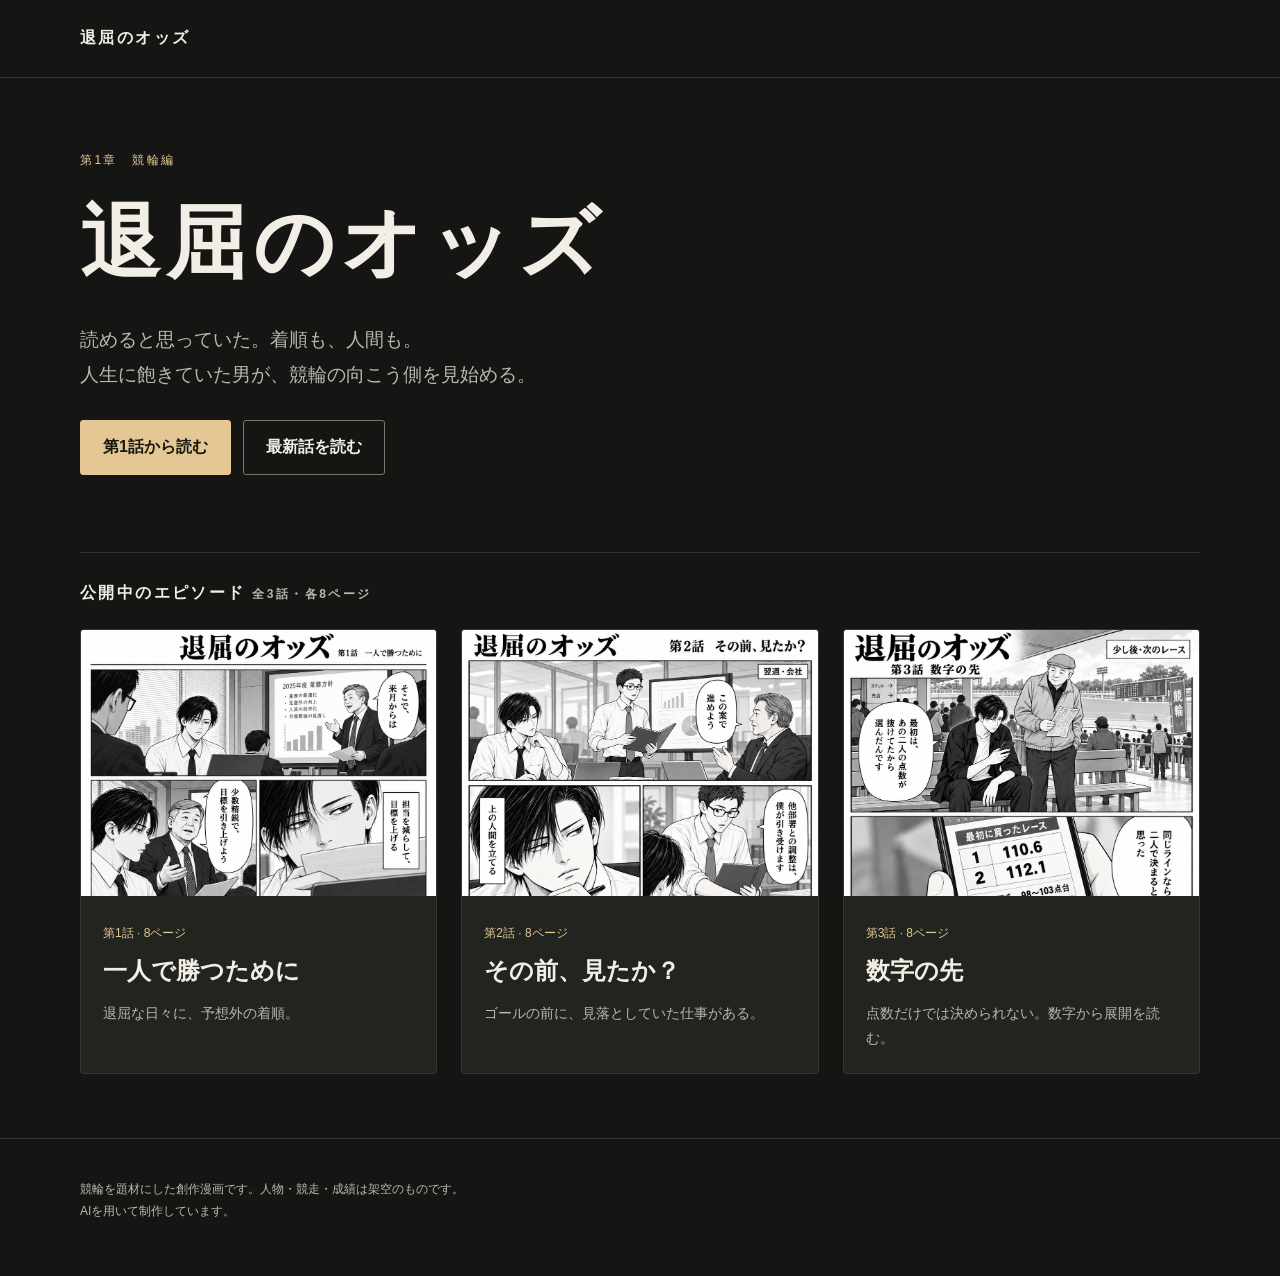
==== index.html @ 8da5b0f0 "Publish first three chapters of Taikutsu no Odds" ====
<!doctype html>
<html lang="ja"><head><meta charset="utf-8"><meta name="viewport" content="width=device-width,initial-scale=1"><meta name="description" content="人生に飽きていた男が、競輪の着順の向こうに人間と展開を見つける。全3話公開中。"><meta name="theme-color" content="#151614"><title>退屈のオッズ｜競輪漫画</title><link rel="stylesheet" href="styles.css"></head>
<body><a class="skip" href="#episodes">話を選ぶ</a><header class="site-head"><div class="wrap"><a class="brand" href="index.html">退屈のオッズ</a></div></header><main class="wrap"><section class="hero"><p class="eyebrow">第1章　競輪編</p><h1>退屈のオッズ</h1><p class="intro">読めると思っていた。着順も、人間も。<br>人生に飽きていた男が、競輪の向こう側を見始める。</p><div class="buttons"><a class="button primary" href="episodes/01/index.html">第1話から読む</a><a class="button" href="episodes/03/index.html">最新話を読む</a></div></section><section id="episodes"><h2 class="section-title">公開中のエピソード <span class="page-count">全3話・各8ページ</span></h2><div class="episodes"><a class="episode-card" href="episodes/01/index.html"><div class="cover"><img src="episodes/01/page-01.png" alt="第1話の扉ページ" width="1024" height="1536" loading="lazy"></div><div class="card-text"><small>第1話 · 8ページ</small><h3>一人で勝つために</h3><p>退屈な日々に、予想外の着順。</p></div></a>
<a class="episode-card" href="episodes/02/index.html"><div class="cover"><img src="episodes/02/page-01.png" alt="第2話の扉ページ" width="1024" height="1536" loading="lazy"></div><div class="card-text"><small>第2話 · 8ページ</small><h3>その前、見たか？</h3><p>ゴールの前に、見落としていた仕事がある。</p></div></a>
<a class="episode-card" href="episodes/03/index.html"><div class="cover"><img src="episodes/03/page-01.png" alt="第3話の扉ページ" width="1024" height="1536" loading="lazy"></div><div class="card-text"><small>第3話 · 8ページ</small><h3>数字の先</h3><p>点数だけでは決められない。数字から展開を読む。</p></div></a></div></section></main><footer class="site-foot"><div class="wrap"><p>競輪を題材にした創作漫画です。人物・競走・成績は架空のものです。<br>AIを用いて制作しています。</p></div></footer></body></html>
---- styles.css ----
:root{color-scheme:dark;--bg:#151614;--panel:#222420;--ink:#f2eee5;--muted:#b8b8ab;--accent:#e4c794}*{box-sizing:border-box}html{scroll-padding-top:82px}body{margin:0;background:var(--bg);color:var(--ink);font-family:"Yu Gothic","Hiragino Kaku Gothic ProN",Meiryo,sans-serif;line-height:1.8}a{color:inherit;text-underline-offset:5px}a:focus-visible{outline:3px solid var(--accent);outline-offset:5px}a:hover{color:var(--accent)}.skip{position:absolute;top:-100px;left:16px;background:var(--ink);color:#111;padding:8px;z-index:10}.skip:focus{top:10px}.wrap{width:min(1120px,calc(100% - 40px));margin:auto}.brand{display:inline-block;text-decoration:none;font-weight:700;letter-spacing:.15em}.site-head{padding:24px 0;border-bottom:1px solid #ffffff20}.eyebrow{font-size:12px;letter-spacing:.2em;color:var(--accent);margin:0 0 16px}.hero{padding:72px 0 64px;max-width:820px}h1,h2,h3{font-family:"Yu Mincho","Hiragino Mincho ProN",serif;line-height:1.4}h1{font-size:clamp(40px,8vw,80px);letter-spacing:.08em;margin:0 0 24px}.intro{color:var(--muted);font-size:clamp(16px,2vw,19px);margin-bottom:28px}.buttons{display:flex;gap:12px;flex-wrap:wrap}.button{display:inline-block;text-decoration:none;padding:12px 22px;border:1px solid #77786c;border-radius:3px;font-weight:700}.button.primary{background:var(--accent);color:#171810;border-color:var(--accent)}.button:hover{background:#383a32;color:var(--ink)}.section-title{font:700 16px/1.5 "Yu Gothic",sans-serif;letter-spacing:.15em;border-top:1px solid #ffffff20;padding-top:28px;margin-bottom:24px}.episodes{display:grid;grid-template-columns:repeat(3,minmax(0,1fr));gap:24px;padding-bottom:64px}.episode-card{text-decoration:none;display:block;background:var(--panel);border:1px solid #ffffff15;border-radius:4px;overflow:hidden;transition:border-color .15s}.episode-card:hover{border-color:var(--accent)}.cover{aspect-ratio:4/3;overflow:hidden;background:#fff}.cover img{width:100%;height:100%;object-fit:cover;object-position:top;display:block}.card-text{padding:22px}.card-text small{color:var(--accent);font-size:12px}.card-text h3{font-size:24px;margin:8px 0 12px}.card-text p{font-size:14px;color:var(--muted);margin:0}.site-foot{border-top:1px solid #ffffff20;padding:28px 0 42px;color:var(--muted);font-size:12px}.reader-head{max-width:850px;margin:auto;padding:36px 20px 24px}.reader-head h1{font-size:clamp(28px,5vw,44px);letter-spacing:.02em;margin:0 0 14px}.reader-head p{font-size:13px;color:var(--muted);margin:0}.reader-nav{position:sticky;top:0;z-index:5;background:#151614f2;backdrop-filter:blur(10px);border-block:1px solid #ffffff25;display:flex;justify-content:center;gap:6px;flex-wrap:wrap;padding:10px}.reader-nav a{text-decoration:none;padding:5px 11px;border-radius:3px;background:#2b2d27;font-size:13px;min-height:34px;text-align:center}.reader-nav a:hover{background:#45493a}.reader{max-width:850px;margin:auto;padding:20px 10px}.reader figure{margin:0 0 32px;scroll-margin-top:90px}.reader img{width:100%;height:auto;display:block;background:white}.reader figcaption{text-align:center;color:var(--muted);font-size:12px;padding-top:8px}.episode-end{max-width:850px;margin:0 auto;padding:12px 20px 48px}.episode-end .buttons{justify-content:center}.reader-foot{text-align:center;max-width:850px;margin:auto;padding-inline:20px}.page-count{font-size:12px;color:var(--muted)}@media(max-width:700px){.hero{padding:44px 0}.episodes{grid-template-columns:1fr;gap:20px}.episode-card{display:grid;grid-template-columns:34% 1fr}.cover{height:100%;aspect-ratio:auto;min-height:165px}.card-text{padding:20px 16px}.card-text h3{font-size:22px}.reader{padding-inline:0}.reader-nav{gap:4px;padding:8px 4px}.reader-nav a{padding:6px 9px}.reader figure{margin-bottom:24px}.wrap{width:calc(100% - 32px)}}@media(prefers-reduced-motion:reduce){*{transition:none!important}}@media print{body{background:white}.site-head,.reader-head,.reader-nav,.episode-end,.site-foot,.reader figcaption{display:none}.reader{padding:0;max-width:none}.reader figure{margin:0;break-after:page}.reader img{max-height:100vh;object-fit:contain}}
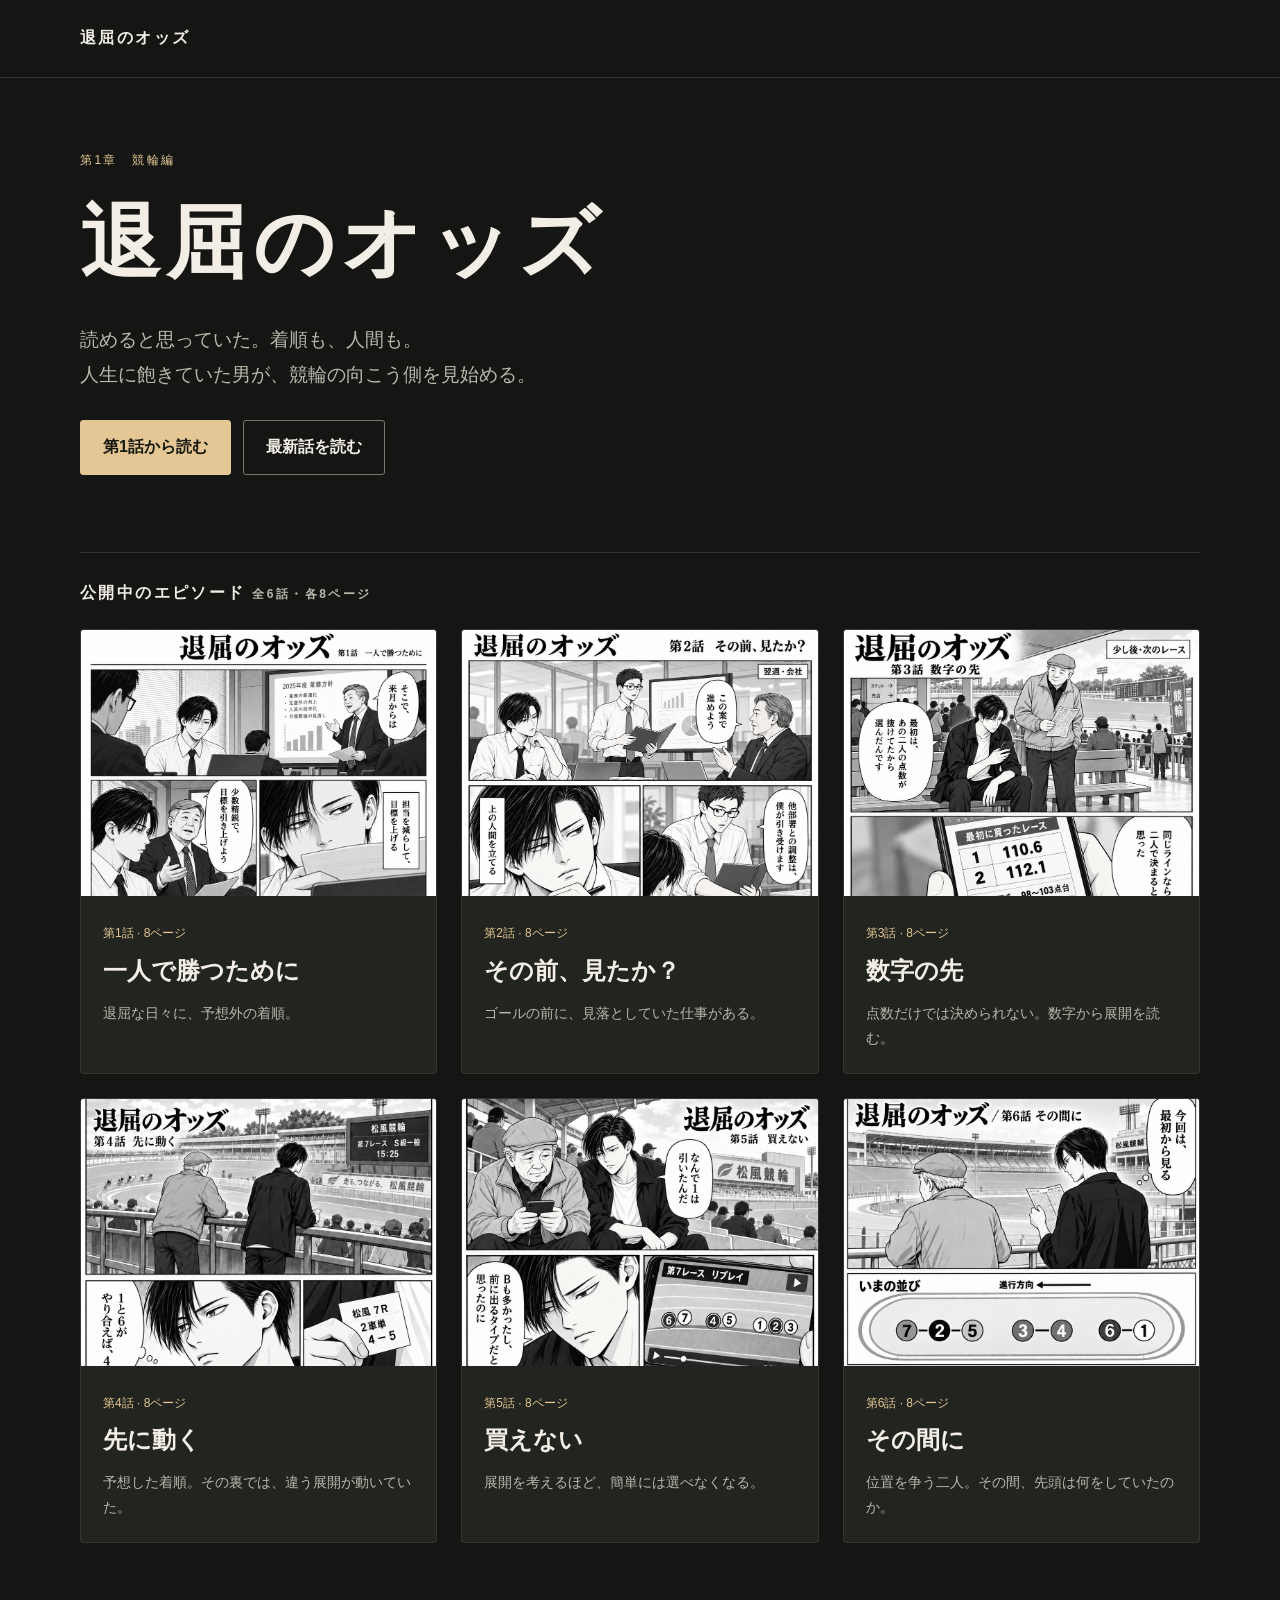
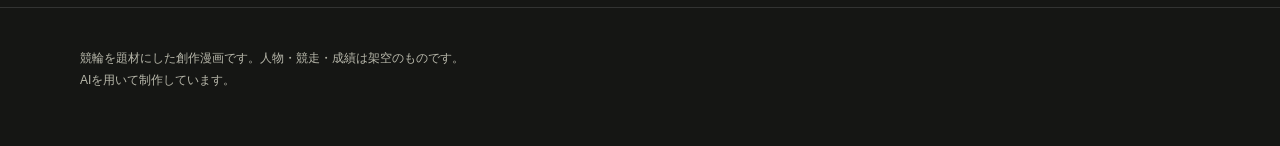
==== commit 5541f82d: "Publish chapters 4 through 6 with revised race panels" ====
--- a/index.html
+++ b/index.html
@@ -1,5 +1,8 @@
 <!doctype html>
-<html lang="ja"><head><meta charset="utf-8"><meta name="viewport" content="width=device-width,initial-scale=1"><meta name="description" content="人生に飽きていた男が、競輪の着順の向こうに人間と展開を見つける。全3話公開中。"><meta name="theme-color" content="#151614"><title>退屈のオッズ｜競輪漫画</title><link rel="stylesheet" href="styles.css"></head>
-<body><a class="skip" href="#episodes">話を選ぶ</a><header class="site-head"><div class="wrap"><a class="brand" href="index.html">退屈のオッズ</a></div></header><main class="wrap"><section class="hero"><p class="eyebrow">第1章　競輪編</p><h1>退屈のオッズ</h1><p class="intro">読めると思っていた。着順も、人間も。<br>人生に飽きていた男が、競輪の向こう側を見始める。</p><div class="buttons"><a class="button primary" href="episodes/01/index.html">第1話から読む</a><a class="button" href="episodes/03/index.html">最新話を読む</a></div></section><section id="episodes"><h2 class="section-title">公開中のエピソード <span class="page-count">全3話・各8ページ</span></h2><div class="episodes"><a class="episode-card" href="episodes/01/index.html"><div class="cover"><img src="episodes/01/page-01.png" alt="第1話の扉ページ" width="1024" height="1536" loading="lazy"></div><div class="card-text"><small>第1話 · 8ページ</small><h3>一人で勝つために</h3><p>退屈な日々に、予想外の着順。</p></div></a>
+<html lang="ja"><head><meta charset="utf-8"><meta name="viewport" content="width=device-width,initial-scale=1"><meta name="description" content="人生に飽きていた男が、競輪の着順の向こうに人間と展開を見つける。全6話公開中。"><meta name="theme-color" content="#151614"><title>退屈のオッズ｜競輪漫画</title><link rel="stylesheet" href="styles.css"></head>
+<body><a class="skip" href="#episodes">話を選ぶ</a><header class="site-head"><div class="wrap"><a class="brand" href="index.html">退屈のオッズ</a></div></header><main class="wrap"><section class="hero"><p class="eyebrow">第1章　競輪編</p><h1>退屈のオッズ</h1><p class="intro">読めると思っていた。着順も、人間も。<br>人生に飽きていた男が、競輪の向こう側を見始める。</p><div class="buttons"><a class="button primary" href="episodes/01/index.html">第1話から読む</a><a class="button" href="episodes/06/index.html">最新話を読む</a></div></section><section id="episodes"><h2 class="section-title">公開中のエピソード <span class="page-count">全6話・各8ページ</span></h2><div class="episodes"><a class="episode-card" href="episodes/01/index.html"><div class="cover"><img src="episodes/01/page-01.png" alt="第1話の扉ページ" width="1024" height="1536" loading="lazy"></div><div class="card-text"><small>第1話 · 8ページ</small><h3>一人で勝つために</h3><p>退屈な日々に、予想外の着順。</p></div></a>
 <a class="episode-card" href="episodes/02/index.html"><div class="cover"><img src="episodes/02/page-01.png" alt="第2話の扉ページ" width="1024" height="1536" loading="lazy"></div><div class="card-text"><small>第2話 · 8ページ</small><h3>その前、見たか？</h3><p>ゴールの前に、見落としていた仕事がある。</p></div></a>
-<a class="episode-card" href="episodes/03/index.html"><div class="cover"><img src="episodes/03/page-01.png" alt="第3話の扉ページ" width="1024" height="1536" loading="lazy"></div><div class="card-text"><small>第3話 · 8ページ</small><h3>数字の先</h3><p>点数だけでは決められない。数字から展開を読む。</p></div></a></div></section></main><footer class="site-foot"><div class="wrap"><p>競輪を題材にした創作漫画です。人物・競走・成績は架空のものです。<br>AIを用いて制作しています。</p></div></footer></body></html>
+<a class="episode-card" href="episodes/03/index.html"><div class="cover"><img src="episodes/03/page-01.png" alt="第3話の扉ページ" width="1024" height="1536" loading="lazy"></div><div class="card-text"><small>第3話 · 8ページ</small><h3>数字の先</h3><p>点数だけでは決められない。数字から展開を読む。</p></div></a><a class="episode-card" href="episodes/04/index.html"><div class="cover"><img src="episodes/04/page-01.png" alt="第4話の扉ページ" width="1024" height="1536" loading="lazy"></div><div class="card-text"><small>第4話 · 8ページ</small><h3>先に動く</h3><p>予想した着順。その裏では、違う展開が動いていた。</p></div></a>
+<a class="episode-card" href="episodes/05/index.html"><div class="cover"><img src="episodes/05/page-01.png" alt="第5話の扉ページ" width="1024" height="1536" loading="lazy"></div><div class="card-text"><small>第5話 · 8ページ</small><h3>買えない</h3><p>展開を考えるほど、簡単には選べなくなる。</p></div></a>
+<a class="episode-card" href="episodes/06/index.html"><div class="cover"><img src="episodes/06/page-01.png" alt="第6話の扉ページ" width="1024" height="1536" loading="lazy"></div><div class="card-text"><small>第6話 · 8ページ</small><h3>その間に</h3><p>位置を争う二人。その間、先頭は何をしていたのか。</p></div></a></div></section></main><footer class="site-foot"><div class="wrap"><p>競輪を題材にした創作漫画です。人物・競走・成績は架空のものです。<br>AIを用いて制作しています。</p></div></footer></body></html>
+
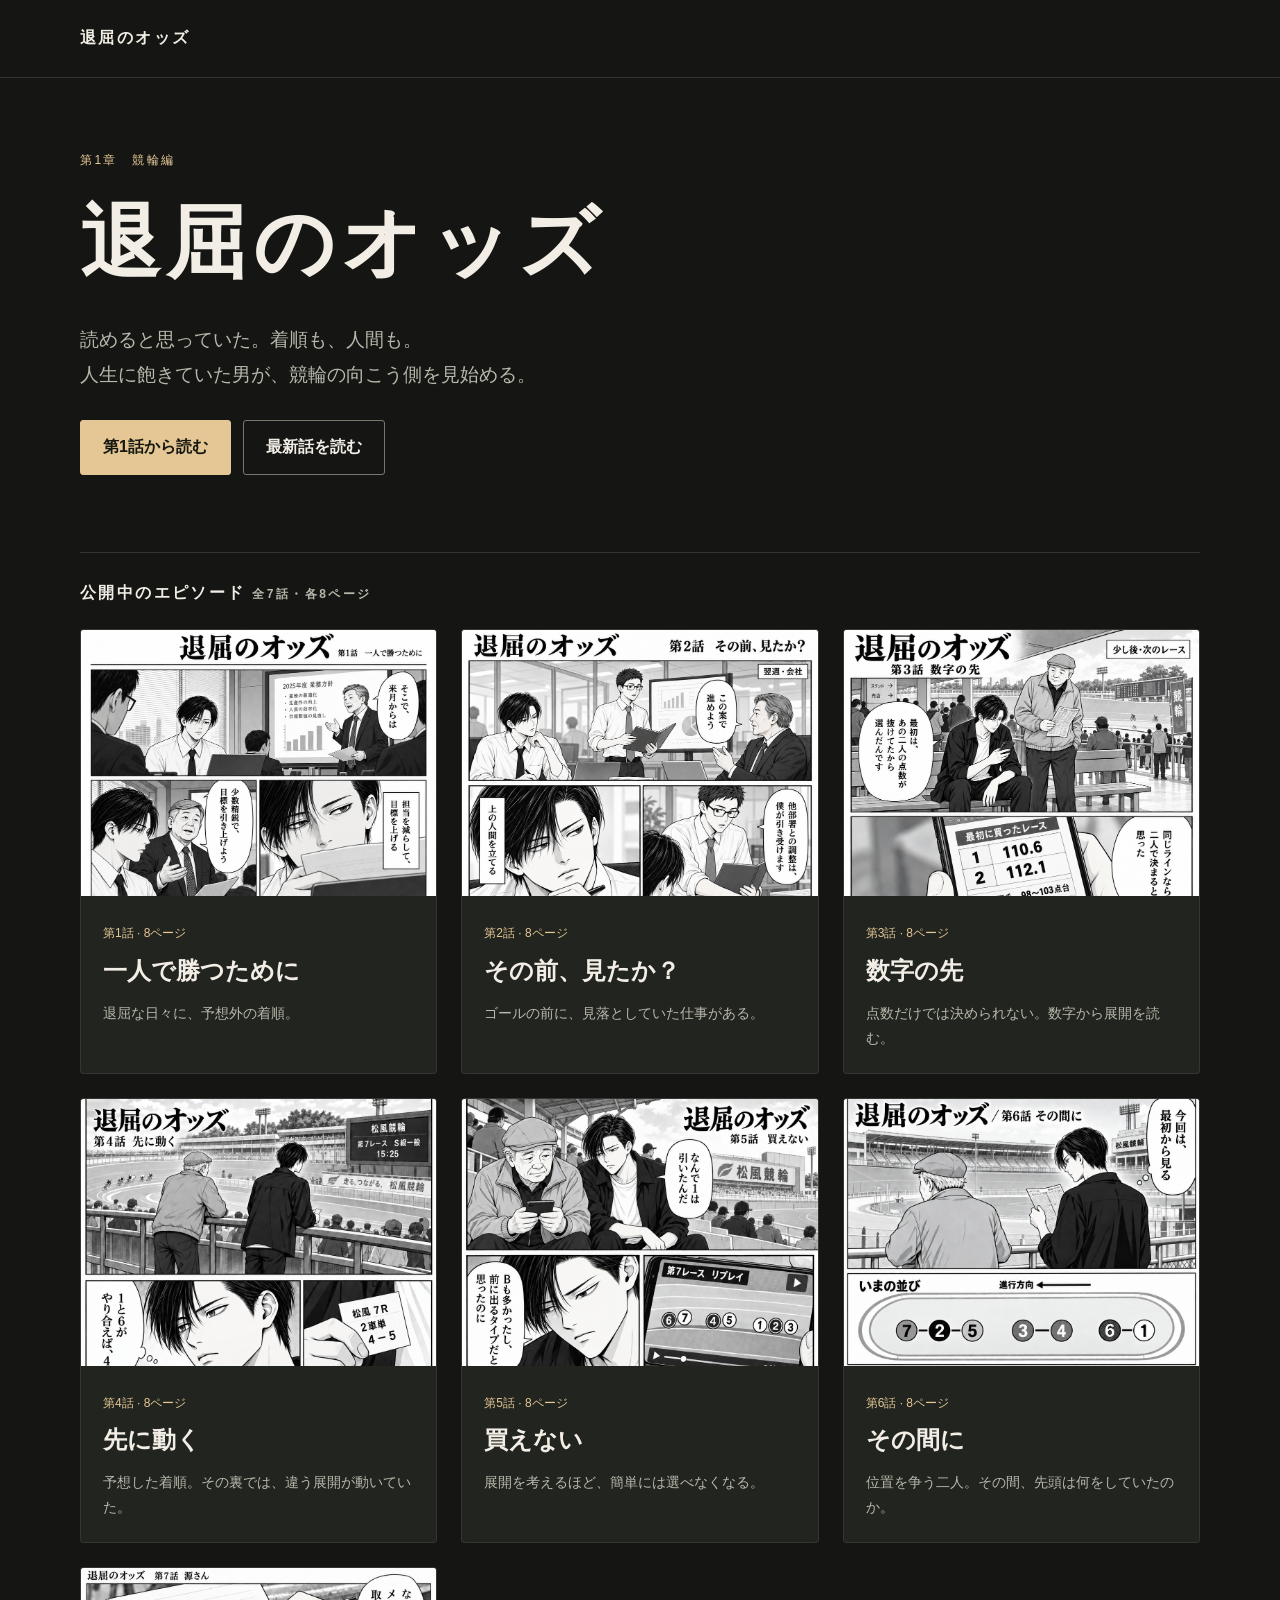
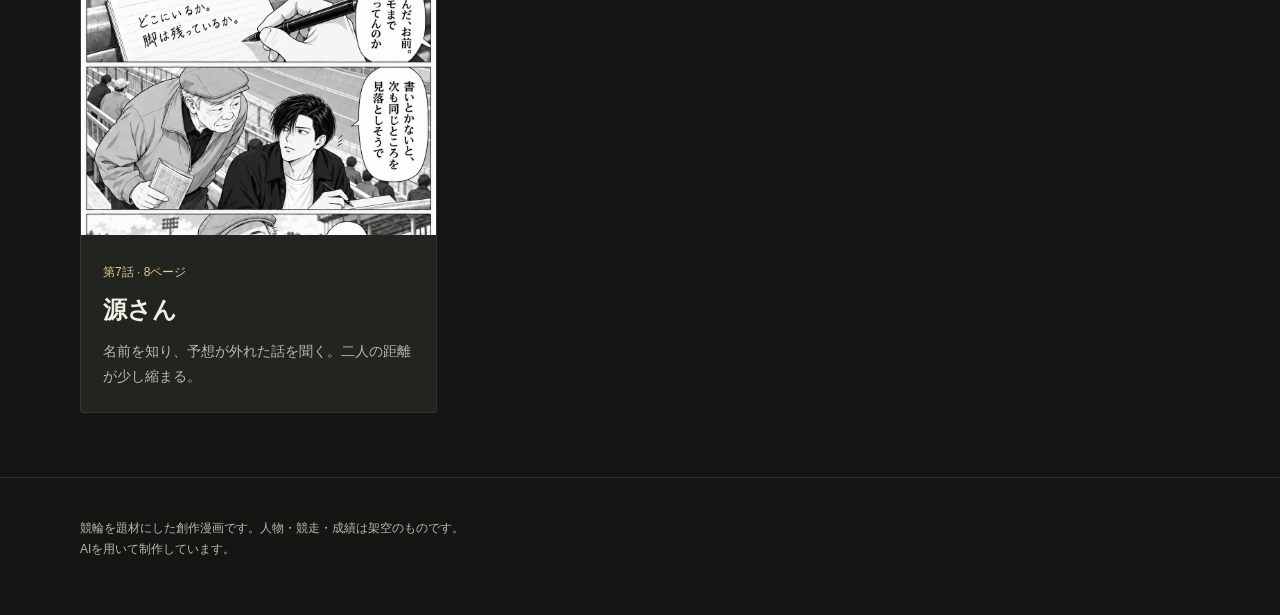
==== commit a36a28b4: "Publish chapter 7 Gen-san" ====
--- a/index.html
+++ b/index.html
@@ -1,8 +1,7 @@
 <!doctype html>
-<html lang="ja"><head><meta charset="utf-8"><meta name="viewport" content="width=device-width,initial-scale=1"><meta name="description" content="人生に飽きていた男が、競輪の着順の向こうに人間と展開を見つける。全6話公開中。"><meta name="theme-color" content="#151614"><title>退屈のオッズ｜競輪漫画</title><link rel="stylesheet" href="styles.css"></head>
-<body><a class="skip" href="#episodes">話を選ぶ</a><header class="site-head"><div class="wrap"><a class="brand" href="index.html">退屈のオッズ</a></div></header><main class="wrap"><section class="hero"><p class="eyebrow">第1章　競輪編</p><h1>退屈のオッズ</h1><p class="intro">読めると思っていた。着順も、人間も。<br>人生に飽きていた男が、競輪の向こう側を見始める。</p><div class="buttons"><a class="button primary" href="episodes/01/index.html">第1話から読む</a><a class="button" href="episodes/06/index.html">最新話を読む</a></div></section><section id="episodes"><h2 class="section-title">公開中のエピソード <span class="page-count">全6話・各8ページ</span></h2><div class="episodes"><a class="episode-card" href="episodes/01/index.html"><div class="cover"><img src="episodes/01/page-01.png" alt="第1話の扉ページ" width="1024" height="1536" loading="lazy"></div><div class="card-text"><small>第1話 · 8ページ</small><h3>一人で勝つために</h3><p>退屈な日々に、予想外の着順。</p></div></a>
+<html lang="ja"><head><meta charset="utf-8"><meta name="viewport" content="width=device-width,initial-scale=1"><meta name="description" content="人生に飽きていた男が、競輪の着順の向こうに人間と展開を見つける。全7話公開中。"><meta name="theme-color" content="#151614"><title>退屈のオッズ｜競輪漫画</title><link rel="stylesheet" href="styles.css"></head>
+<body><a class="skip" href="#episodes">話を選ぶ</a><header class="site-head"><div class="wrap"><a class="brand" href="index.html">退屈のオッズ</a></div></header><main class="wrap"><section class="hero"><p class="eyebrow">第1章　競輪編</p><h1>退屈のオッズ</h1><p class="intro">読めると思っていた。着順も、人間も。<br>人生に飽きていた男が、競輪の向こう側を見始める。</p><div class="buttons"><a class="button primary" href="episodes/01/index.html">第1話から読む</a><a class="button" href="episodes/07/index.html">最新話を読む</a></div></section><section id="episodes"><h2 class="section-title">公開中のエピソード <span class="page-count">全7話・各8ページ</span></h2><div class="episodes"><a class="episode-card" href="episodes/01/index.html"><div class="cover"><img src="episodes/01/page-01.png" alt="第1話の扉ページ" width="1024" height="1536" loading="lazy"></div><div class="card-text"><small>第1話 · 8ページ</small><h3>一人で勝つために</h3><p>退屈な日々に、予想外の着順。</p></div></a>
 <a class="episode-card" href="episodes/02/index.html"><div class="cover"><img src="episodes/02/page-01.png" alt="第2話の扉ページ" width="1024" height="1536" loading="lazy"></div><div class="card-text"><small>第2話 · 8ページ</small><h3>その前、見たか？</h3><p>ゴールの前に、見落としていた仕事がある。</p></div></a>
 <a class="episode-card" href="episodes/03/index.html"><div class="cover"><img src="episodes/03/page-01.png" alt="第3話の扉ページ" width="1024" height="1536" loading="lazy"></div><div class="card-text"><small>第3話 · 8ページ</small><h3>数字の先</h3><p>点数だけでは決められない。数字から展開を読む。</p></div></a><a class="episode-card" href="episodes/04/index.html"><div class="cover"><img src="episodes/04/page-01.png" alt="第4話の扉ページ" width="1024" height="1536" loading="lazy"></div><div class="card-text"><small>第4話 · 8ページ</small><h3>先に動く</h3><p>予想した着順。その裏では、違う展開が動いていた。</p></div></a>
 <a class="episode-card" href="episodes/05/index.html"><div class="cover"><img src="episodes/05/page-01.png" alt="第5話の扉ページ" width="1024" height="1536" loading="lazy"></div><div class="card-text"><small>第5話 · 8ページ</small><h3>買えない</h3><p>展開を考えるほど、簡単には選べなくなる。</p></div></a>
-<a class="episode-card" href="episodes/06/index.html"><div class="cover"><img src="episodes/06/page-01.png" alt="第6話の扉ページ" width="1024" height="1536" loading="lazy"></div><div class="card-text"><small>第6話 · 8ページ</small><h3>その間に</h3><p>位置を争う二人。その間、先頭は何をしていたのか。</p></div></a></div></section></main><footer class="site-foot"><div class="wrap"><p>競輪を題材にした創作漫画です。人物・競走・成績は架空のものです。<br>AIを用いて制作しています。</p></div></footer></body></html>
-
+<a class="episode-card" href="episodes/06/index.html"><div class="cover"><img src="episodes/06/page-01.png" alt="第6話の扉ページ" width="1024" height="1536" loading="lazy"></div><div class="card-text"><small>第6話 · 8ページ</small><h3>その間に</h3><p>位置を争う二人。その間、先頭は何をしていたのか。</p></div></a><a class="episode-card" href="episodes/07/index.html"><div class="cover"><img src="episodes/07/page-01.png" alt="第7話の扉ページ" width="1024" height="1536" loading="lazy"></div><div class="card-text"><small>第7話 · 8ページ</small><h3>源さん</h3><p>名前を知り、予想が外れた話を聞く。二人の距離が少し縮まる。</p></div></a></div></section></main><footer class="site-foot"><div class="wrap"><p>競輪を題材にした創作漫画です。人物・競走・成績は架空のものです。<br>AIを用いて制作しています。</p></div></footer></body></html>
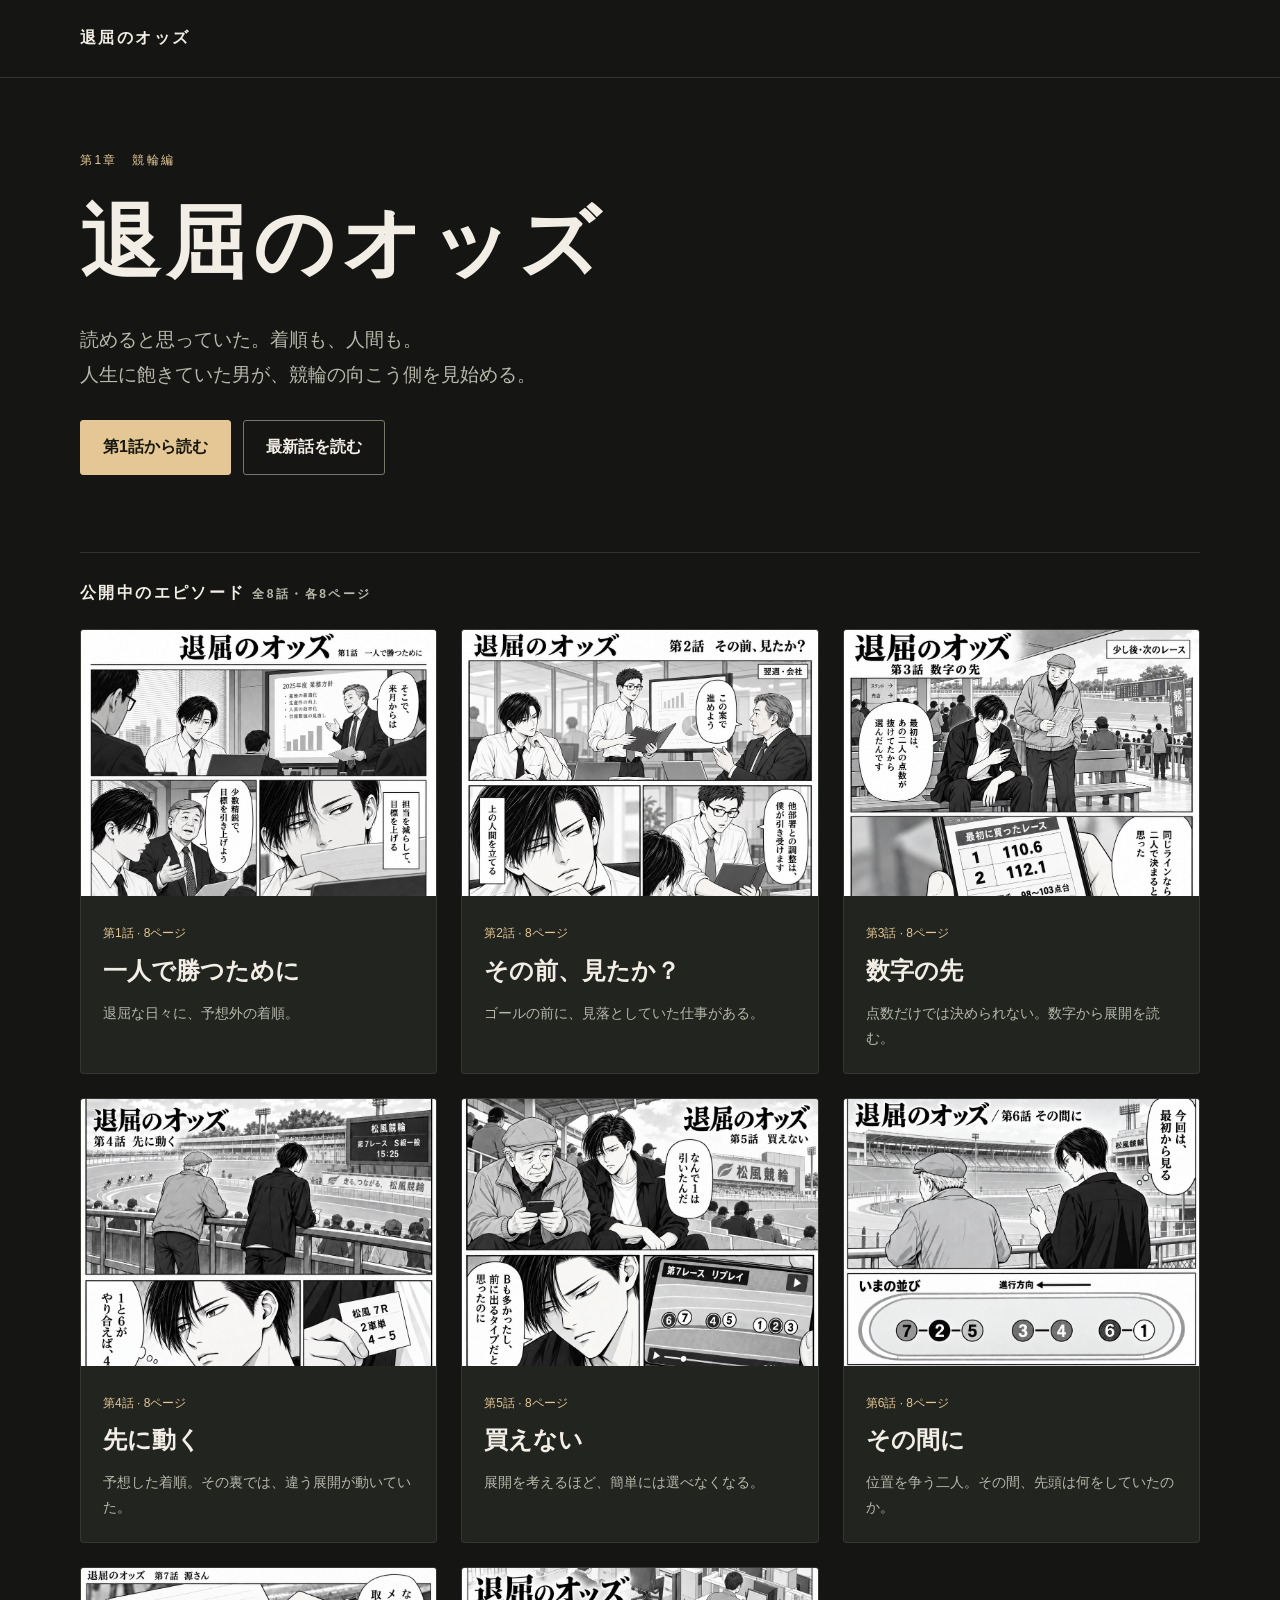
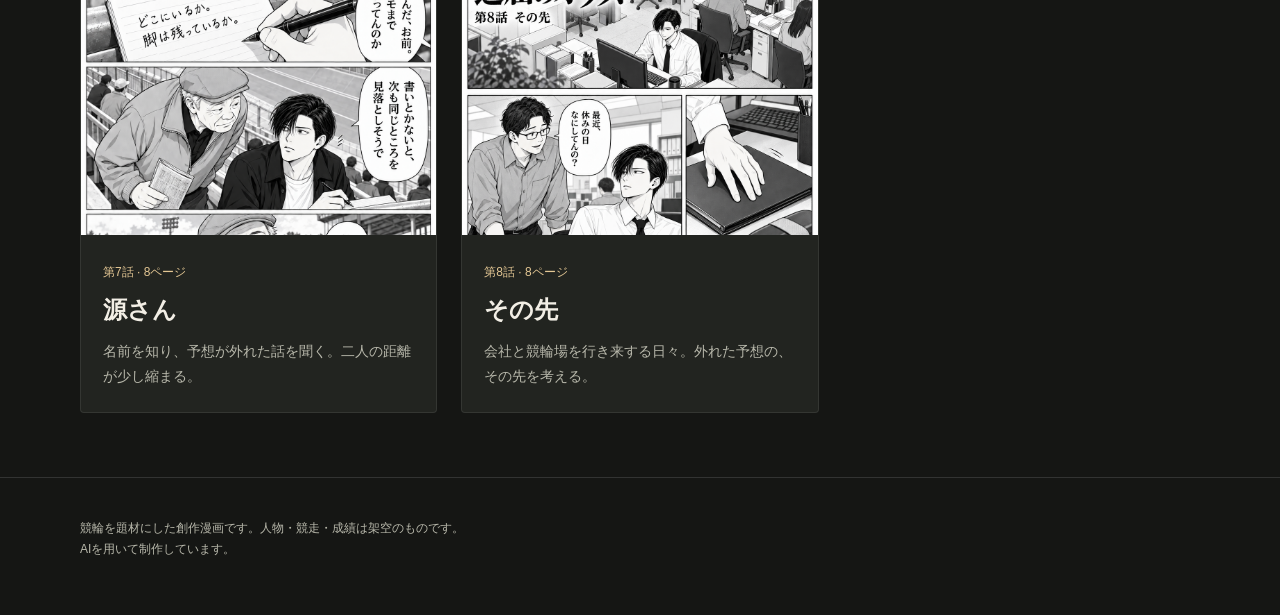
==== commit 9bbe2438: "Publish chapter 8 Sono Saki" ====
--- a/index.html
+++ b/index.html
@@ -1,7 +1,7 @@
 <!doctype html>
-<html lang="ja"><head><meta charset="utf-8"><meta name="viewport" content="width=device-width,initial-scale=1"><meta name="description" content="人生に飽きていた男が、競輪の着順の向こうに人間と展開を見つける。全7話公開中。"><meta name="theme-color" content="#151614"><title>退屈のオッズ｜競輪漫画</title><link rel="stylesheet" href="styles.css"></head>
-<body><a class="skip" href="#episodes">話を選ぶ</a><header class="site-head"><div class="wrap"><a class="brand" href="index.html">退屈のオッズ</a></div></header><main class="wrap"><section class="hero"><p class="eyebrow">第1章　競輪編</p><h1>退屈のオッズ</h1><p class="intro">読めると思っていた。着順も、人間も。<br>人生に飽きていた男が、競輪の向こう側を見始める。</p><div class="buttons"><a class="button primary" href="episodes/01/index.html">第1話から読む</a><a class="button" href="episodes/07/index.html">最新話を読む</a></div></section><section id="episodes"><h2 class="section-title">公開中のエピソード <span class="page-count">全7話・各8ページ</span></h2><div class="episodes"><a class="episode-card" href="episodes/01/index.html"><div class="cover"><img src="episodes/01/page-01.png" alt="第1話の扉ページ" width="1024" height="1536" loading="lazy"></div><div class="card-text"><small>第1話 · 8ページ</small><h3>一人で勝つために</h3><p>退屈な日々に、予想外の着順。</p></div></a>
+<html lang="ja"><head><meta charset="utf-8"><meta name="viewport" content="width=device-width,initial-scale=1"><meta name="description" content="人生に飽きていた男が、競輪の着順の向こうに人間と展開を見つける。全8話公開中。"><meta name="theme-color" content="#151614"><title>退屈のオッズ｜競輪漫画</title><link rel="stylesheet" href="styles.css"></head>
+<body><a class="skip" href="#episodes">話を選ぶ</a><header class="site-head"><div class="wrap"><a class="brand" href="index.html">退屈のオッズ</a></div></header><main class="wrap"><section class="hero"><p class="eyebrow">第1章　競輪編</p><h1>退屈のオッズ</h1><p class="intro">読めると思っていた。着順も、人間も。<br>人生に飽きていた男が、競輪の向こう側を見始める。</p><div class="buttons"><a class="button primary" href="episodes/01/index.html">第1話から読む</a><a class="button" href="episodes/08/index.html">最新話を読む</a></div></section><section id="episodes"><h2 class="section-title">公開中のエピソード <span class="page-count">全8話・各8ページ</span></h2><div class="episodes"><a class="episode-card" href="episodes/01/index.html"><div class="cover"><img src="episodes/01/page-01.png" alt="第1話の扉ページ" width="1024" height="1536" loading="lazy"></div><div class="card-text"><small>第1話 · 8ページ</small><h3>一人で勝つために</h3><p>退屈な日々に、予想外の着順。</p></div></a>
 <a class="episode-card" href="episodes/02/index.html"><div class="cover"><img src="episodes/02/page-01.png" alt="第2話の扉ページ" width="1024" height="1536" loading="lazy"></div><div class="card-text"><small>第2話 · 8ページ</small><h3>その前、見たか？</h3><p>ゴールの前に、見落としていた仕事がある。</p></div></a>
 <a class="episode-card" href="episodes/03/index.html"><div class="cover"><img src="episodes/03/page-01.png" alt="第3話の扉ページ" width="1024" height="1536" loading="lazy"></div><div class="card-text"><small>第3話 · 8ページ</small><h3>数字の先</h3><p>点数だけでは決められない。数字から展開を読む。</p></div></a><a class="episode-card" href="episodes/04/index.html"><div class="cover"><img src="episodes/04/page-01.png" alt="第4話の扉ページ" width="1024" height="1536" loading="lazy"></div><div class="card-text"><small>第4話 · 8ページ</small><h3>先に動く</h3><p>予想した着順。その裏では、違う展開が動いていた。</p></div></a>
 <a class="episode-card" href="episodes/05/index.html"><div class="cover"><img src="episodes/05/page-01.png" alt="第5話の扉ページ" width="1024" height="1536" loading="lazy"></div><div class="card-text"><small>第5話 · 8ページ</small><h3>買えない</h3><p>展開を考えるほど、簡単には選べなくなる。</p></div></a>
-<a class="episode-card" href="episodes/06/index.html"><div class="cover"><img src="episodes/06/page-01.png" alt="第6話の扉ページ" width="1024" height="1536" loading="lazy"></div><div class="card-text"><small>第6話 · 8ページ</small><h3>その間に</h3><p>位置を争う二人。その間、先頭は何をしていたのか。</p></div></a><a class="episode-card" href="episodes/07/index.html"><div class="cover"><img src="episodes/07/page-01.png" alt="第7話の扉ページ" width="1024" height="1536" loading="lazy"></div><div class="card-text"><small>第7話 · 8ページ</small><h3>源さん</h3><p>名前を知り、予想が外れた話を聞く。二人の距離が少し縮まる。</p></div></a></div></section></main><footer class="site-foot"><div class="wrap"><p>競輪を題材にした創作漫画です。人物・競走・成績は架空のものです。<br>AIを用いて制作しています。</p></div></footer></body></html>
+<a class="episode-card" href="episodes/06/index.html"><div class="cover"><img src="episodes/06/page-01.png" alt="第6話の扉ページ" width="1024" height="1536" loading="lazy"></div><div class="card-text"><small>第6話 · 8ページ</small><h3>その間に</h3><p>位置を争う二人。その間、先頭は何をしていたのか。</p></div></a><a class="episode-card" href="episodes/07/index.html"><div class="cover"><img src="episodes/07/page-01.png" alt="第7話の扉ページ" width="1024" height="1536" loading="lazy"></div><div class="card-text"><small>第7話 · 8ページ</small><h3>源さん</h3><p>名前を知り、予想が外れた話を聞く。二人の距離が少し縮まる。</p></div></a><a class="episode-card" href="episodes/08/index.html"><div class="cover"><img src="episodes/08/page-01.png" alt="第8話の扉ページ" width="1024" height="1536" loading="lazy"></div><div class="card-text"><small>第8話 · 8ページ</small><h3>その先</h3><p>会社と競輪場を行き来する日々。外れた予想の、その先を考える。</p></div></a></div></section></main><footer class="site-foot"><div class="wrap"><p>競輪を題材にした創作漫画です。人物・競走・成績は架空のものです。<br>AIを用いて制作しています。</p></div></footer></body></html>
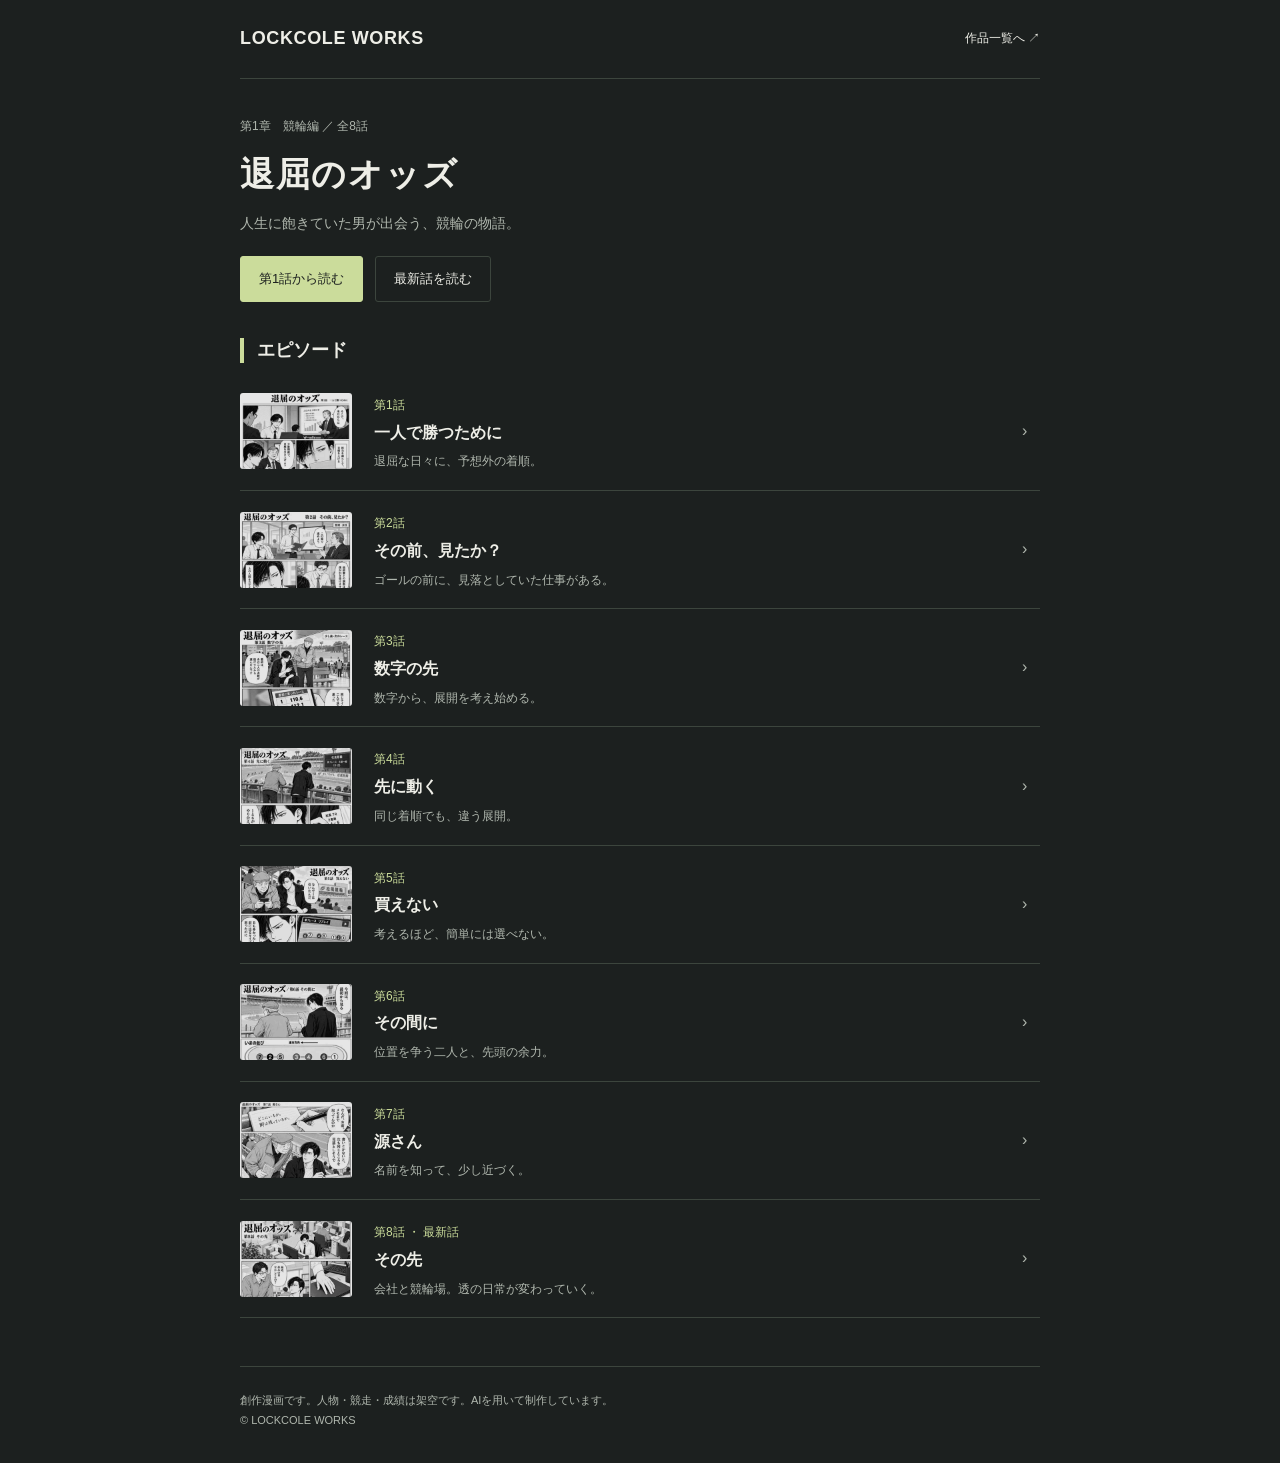
==== commit 87311d56: "Adopt simple homepage style and optimize manga PNGs" ====
--- a/index.html
+++ b/index.html
@@ -1,7 +1 @@
-<!doctype html>
-<html lang="ja"><head><meta charset="utf-8"><meta name="viewport" content="width=device-width,initial-scale=1"><meta name="description" content="人生に飽きていた男が、競輪の着順の向こうに人間と展開を見つける。全8話公開中。"><meta name="theme-color" content="#151614"><title>退屈のオッズ｜競輪漫画</title><link rel="stylesheet" href="styles.css"></head>
-<body><a class="skip" href="#episodes">話を選ぶ</a><header class="site-head"><div class="wrap"><a class="brand" href="index.html">退屈のオッズ</a></div></header><main class="wrap"><section class="hero"><p class="eyebrow">第1章　競輪編</p><h1>退屈のオッズ</h1><p class="intro">読めると思っていた。着順も、人間も。<br>人生に飽きていた男が、競輪の向こう側を見始める。</p><div class="buttons"><a class="button primary" href="episodes/01/index.html">第1話から読む</a><a class="button" href="episodes/08/index.html">最新話を読む</a></div></section><section id="episodes"><h2 class="section-title">公開中のエピソード <span class="page-count">全8話・各8ページ</span></h2><div class="episodes"><a class="episode-card" href="episodes/01/index.html"><div class="cover"><img src="episodes/01/page-01.png" alt="第1話の扉ページ" width="1024" height="1536" loading="lazy"></div><div class="card-text"><small>第1話 · 8ページ</small><h3>一人で勝つために</h3><p>退屈な日々に、予想外の着順。</p></div></a>
-<a class="episode-card" href="episodes/02/index.html"><div class="cover"><img src="episodes/02/page-01.png" alt="第2話の扉ページ" width="1024" height="1536" loading="lazy"></div><div class="card-text"><small>第2話 · 8ページ</small><h3>その前、見たか？</h3><p>ゴールの前に、見落としていた仕事がある。</p></div></a>
-<a class="episode-card" href="episodes/03/index.html"><div class="cover"><img src="episodes/03/page-01.png" alt="第3話の扉ページ" width="1024" height="1536" loading="lazy"></div><div class="card-text"><small>第3話 · 8ページ</small><h3>数字の先</h3><p>点数だけでは決められない。数字から展開を読む。</p></div></a><a class="episode-card" href="episodes/04/index.html"><div class="cover"><img src="episodes/04/page-01.png" alt="第4話の扉ページ" width="1024" height="1536" loading="lazy"></div><div class="card-text"><small>第4話 · 8ページ</small><h3>先に動く</h3><p>予想した着順。その裏では、違う展開が動いていた。</p></div></a>
-<a class="episode-card" href="episodes/05/index.html"><div class="cover"><img src="episodes/05/page-01.png" alt="第5話の扉ページ" width="1024" height="1536" loading="lazy"></div><div class="card-text"><small>第5話 · 8ページ</small><h3>買えない</h3><p>展開を考えるほど、簡単には選べなくなる。</p></div></a>
-<a class="episode-card" href="episodes/06/index.html"><div class="cover"><img src="episodes/06/page-01.png" alt="第6話の扉ページ" width="1024" height="1536" loading="lazy"></div><div class="card-text"><small>第6話 · 8ページ</small><h3>その間に</h3><p>位置を争う二人。その間、先頭は何をしていたのか。</p></div></a><a class="episode-card" href="episodes/07/index.html"><div class="cover"><img src="episodes/07/page-01.png" alt="第7話の扉ページ" width="1024" height="1536" loading="lazy"></div><div class="card-text"><small>第7話 · 8ページ</small><h3>源さん</h3><p>名前を知り、予想が外れた話を聞く。二人の距離が少し縮まる。</p></div></a><a class="episode-card" href="episodes/08/index.html"><div class="cover"><img src="episodes/08/page-01.png" alt="第8話の扉ページ" width="1024" height="1536" loading="lazy"></div><div class="card-text"><small>第8話 · 8ページ</small><h3>その先</h3><p>会社と競輪場を行き来する日々。外れた予想の、その先を考える。</p></div></a></div></section></main><footer class="site-foot"><div class="wrap"><p>競輪を題材にした創作漫画です。人物・競走・成績は架空のものです。<br>AIを用いて制作しています。</p></div></footer></body></html>
+<!doctype html><html lang="ja"><head><meta charset="utf-8"><meta name="viewport" content="width=device-width,initial-scale=1"><title>退屈のオッズ｜競輪漫画</title><link rel="stylesheet" href="styles.css"></head><body class=""><header class="head wrap"><a class="brand" href="https://lockcole6.github.io/">LOCKCOLE WORKS</a><a href="https://lockcole6.github.io/#manga">作品一覧へ ↗</a></header><main class="wrap"><section class="intro"><small>第1章　競輪編 ／ 全8話</small><h1>退屈のオッズ</h1><p>人生に飽きていた男が出会う、競輪の物語。</p><div class="actions"><a class="btn primary" href="episodes/01/">第1話から読む</a><a class="btn" href="episodes/08/">最新話を読む</a></div></section><h2 class="heading">エピソード</h2><a class="row" href="episodes/01/"><img width="336" height="504" class="thumb" src="assets/cover-1.png" alt="" loading="lazy"><div><small>第1話</small><h3>一人で勝つために</h3><p>退屈な日々に、予想外の着順。</p></div><span class="arrow">›</span></a><a class="row" href="episodes/02/"><img width="336" height="504" class="thumb" src="assets/cover-2.png" alt="" loading="lazy"><div><small>第2話</small><h3>その前、見たか？</h3><p>ゴールの前に、見落としていた仕事がある。</p></div><span class="arrow">›</span></a><a class="row" href="episodes/03/"><img width="336" height="504" class="thumb" src="assets/cover-3.png" alt="" loading="lazy"><div><small>第3話</small><h3>数字の先</h3><p>数字から、展開を考え始める。</p></div><span class="arrow">›</span></a><a class="row" href="episodes/04/"><img width="336" height="504" class="thumb" src="assets/cover-4.png" alt="" loading="lazy"><div><small>第4話</small><h3>先に動く</h3><p>同じ着順でも、違う展開。</p></div><span class="arrow">›</span></a><a class="row" href="episodes/05/"><img width="336" height="504" class="thumb" src="assets/cover-5.png" alt="" loading="lazy"><div><small>第5話</small><h3>買えない</h3><p>考えるほど、簡単には選べない。</p></div><span class="arrow">›</span></a><a class="row" href="episodes/06/"><img width="336" height="504" class="thumb" src="assets/cover-6.png" alt="" loading="lazy"><div><small>第6話</small><h3>その間に</h3><p>位置を争う二人と、先頭の余力。</p></div><span class="arrow">›</span></a><a class="row" href="episodes/07/"><img width="336" height="504" class="thumb" src="assets/cover-7.png" alt="" loading="lazy"><div><small>第7話</small><h3>源さん</h3><p>名前を知って、少し近づく。</p></div><span class="arrow">›</span></a><a class="row" href="episodes/08/"><img width="336" height="504" class="thumb" src="assets/cover-8.png" alt="" loading="lazy"><div><small>第8話 ・ 最新話</small><h3>その先</h3><p>会社と競輪場。透の日常が変わっていく。</p></div><span class="arrow">›</span></a></main><footer class="wrap">創作漫画です。人物・競走・成績は架空です。AIを用いて制作しています。<br>© LOCKCOLE WORKS</footer></body></html>
--- a/styles.css
+++ b/styles.css
@@ -1 +1,4 @@
-:root{color-scheme:dark;--bg:#151614;--panel:#222420;--ink:#f2eee5;--muted:#b8b8ab;--accent:#e4c794}*{box-sizing:border-box}html{scroll-padding-top:82px}body{margin:0;background:var(--bg);color:var(--ink);font-family:"Yu Gothic","Hiragino Kaku Gothic ProN",Meiryo,sans-serif;line-height:1.8}a{color:inherit;text-underline-offset:5px}a:focus-visible{outline:3px solid var(--accent);outline-offset:5px}a:hover{color:var(--accent)}.skip{position:absolute;top:-100px;left:16px;background:var(--ink);color:#111;padding:8px;z-index:10}.skip:focus{top:10px}.wrap{width:min(1120px,calc(100% - 40px));margin:auto}.brand{display:inline-block;text-decoration:none;font-weight:700;letter-spacing:.15em}.site-head{padding:24px 0;border-bottom:1px solid #ffffff20}.eyebrow{font-size:12px;letter-spacing:.2em;color:var(--accent);margin:0 0 16px}.hero{padding:72px 0 64px;max-width:820px}h1,h2,h3{font-family:"Yu Mincho","Hiragino Mincho ProN",serif;line-height:1.4}h1{font-size:clamp(40px,8vw,80px);letter-spacing:.08em;margin:0 0 24px}.intro{color:var(--muted);font-size:clamp(16px,2vw,19px);margin-bottom:28px}.buttons{display:flex;gap:12px;flex-wrap:wrap}.button{display:inline-block;text-decoration:none;padding:12px 22px;border:1px solid #77786c;border-radius:3px;font-weight:700}.button.primary{background:var(--accent);color:#171810;border-color:var(--accent)}.button:hover{background:#383a32;color:var(--ink)}.section-title{font:700 16px/1.5 "Yu Gothic",sans-serif;letter-spacing:.15em;border-top:1px solid #ffffff20;padding-top:28px;margin-bottom:24px}.episodes{display:grid;grid-template-columns:repeat(3,minmax(0,1fr));gap:24px;padding-bottom:64px}.episode-card{text-decoration:none;display:block;background:var(--panel);border:1px solid #ffffff15;border-radius:4px;overflow:hidden;transition:border-color .15s}.episode-card:hover{border-color:var(--accent)}.cover{aspect-ratio:4/3;overflow:hidden;background:#fff}.cover img{width:100%;height:100%;object-fit:cover;object-position:top;display:block}.card-text{padding:22px}.card-text small{color:var(--accent);font-size:12px}.card-text h3{font-size:24px;margin:8px 0 12px}.card-text p{font-size:14px;color:var(--muted);margin:0}.site-foot{border-top:1px solid #ffffff20;padding:28px 0 42px;color:var(--muted);font-size:12px}.reader-head{max-width:850px;margin:auto;padding:36px 20px 24px}.reader-head h1{font-size:clamp(28px,5vw,44px);letter-spacing:.02em;margin:0 0 14px}.reader-head p{font-size:13px;color:var(--muted);margin:0}.reader-nav{position:sticky;top:0;z-index:5;background:#151614f2;backdrop-filter:blur(10px);border-block:1px solid #ffffff25;display:flex;justify-content:center;gap:6px;flex-wrap:wrap;padding:10px}.reader-nav a{text-decoration:none;padding:5px 11px;border-radius:3px;background:#2b2d27;font-size:13px;min-height:34px;text-align:center}.reader-nav a:hover{background:#45493a}.reader{max-width:850px;margin:auto;padding:20px 10px}.reader figure{margin:0 0 32px;scroll-margin-top:90px}.reader img{width:100%;height:auto;display:block;background:white}.reader figcaption{text-align:center;color:var(--muted);font-size:12px;padding-top:8px}.episode-end{max-width:850px;margin:0 auto;padding:12px 20px 48px}.episode-end .buttons{justify-content:center}.reader-foot{text-align:center;max-width:850px;margin:auto;padding-inline:20px}.page-count{font-size:12px;color:var(--muted)}@media(max-width:700px){.hero{padding:44px 0}.episodes{grid-template-columns:1fr;gap:20px}.episode-card{display:grid;grid-template-columns:34% 1fr}.cover{height:100%;aspect-ratio:auto;min-height:165px}.card-text{padding:20px 16px}.card-text h3{font-size:22px}.reader{padding-inline:0}.reader-nav{gap:4px;padding:8px 4px}.reader-nav a{padding:6px 9px}.reader figure{margin-bottom:24px}.wrap{width:calc(100% - 32px)}}@media(prefers-reduced-motion:reduce){*{transition:none!important}}@media print{body{background:white}.site-head,.reader-head,.reader-nav,.episode-end,.site-foot,.reader figcaption{display:none}.reader{padding:0;max-width:none}.reader figure{margin:0;break-after:page}.reader img{max-height:100vh;object-fit:contain}}
+:root{color-scheme:dark;--bg:#1c201f;--ink:#eeeee7;--muted:#b0b7ae;--line:#3c453d;--accent:#cbdc9b}*{box-sizing:border-box}body{margin:0;background:var(--bg);color:var(--ink);font-family:"Noto Sans JP","Hiragino Kaku Gothic ProN","Yu Gothic",Meiryo,sans-serif;line-height:1.8}a{color:inherit;text-decoration:none}button,select{font:inherit}a:focus-visible,button:focus-visible,select:focus-visible{outline:2px solid var(--accent);outline-offset:4px}a:hover{color:var(--accent)}.wrap{width:min(800px,calc(100% - 40px));margin:auto}.head{display:flex;justify-content:space-between;align-items:center;padding:28px 0;border-bottom:1px solid var(--line);gap:16px}.brand{font:700 18px Arial,sans-serif;letter-spacing:.035em}.muted,small{color:var(--muted)}small{font-size:12px}.head a:last-child{font-size:12px}h1{font-size:34px;letter-spacing:.05em;line-height:1.4;margin:12px 0}h2{font-size:18px;line-height:1.4}p{font-size:14px}main{padding:32px 0 48px}.intro{margin-bottom:36px}.intro p{color:var(--muted);margin:12px 0 20px}.actions{display:flex;gap:12px;flex-wrap:wrap}.btn,button{border:1px solid var(--line);background:transparent;color:var(--ink);padding:10px 18px;border-radius:3px;cursor:pointer;font-size:13px;display:inline-block}.btn.primary,button.active{background:var(--accent);border-color:var(--accent);color:var(--bg)}button:hover,.btn:hover{border-color:var(--accent)}.heading{border-left:4px solid var(--accent);padding-left:13px;margin:28px 0 10px}.row{display:grid;grid-template-columns:112px 1fr 18px;gap:22px;align-items:center;padding:17px 0;border-bottom:1px solid var(--line)}.row:hover{background:#252c27}.thumb{width:112px;height:76px;object-fit:cover;object-position:top;border-radius:3px;filter:brightness(.9)}.row h3{font-size:16px;margin:0}.row small{color:var(--accent)}.row p{font-size:12px;color:var(--muted);margin:4px 0 0}.arrow{color:var(--muted)}footer{border-top:1px solid var(--line);padding:24px 0 32px;font-size:11px;color:var(--muted)}.plain .wrap{max-width:680px}.plain .row{grid-template-columns:48px 1fr 18px;padding:18px 0}.plain .intro{margin:18px 0 44px}.plain .number{font:14px Arial;color:var(--muted)}.feature{display:grid;grid-template-columns:220px 1fr;gap:32px;align-items:center;margin:24px 0 36px}.feature img{width:220px;height:260px;object-fit:cover;object-position:top;border-radius:3px}.feature h2{font-size:27px;margin:10px 0}.tiles{display:grid;grid-template-columns:1fr 1fr;gap:0 24px}.tiles .row{grid-template-columns:1fr 18px}.tiles .row p{display:none}.picker{background:#141917;border-bottom:1px solid var(--line);padding:12px 20px;font-size:12px;text-align:center}.picker a{display:inline-block;margin:0 9px;color:var(--muted)}.picker a[aria-current]{color:var(--accent);text-decoration:underline;text-underline-offset:5px}.study{width:min(1100px,calc(100% - 40px));margin:auto}.study h1{font-size:28px}.study-top{padding:32px 0 20px}.choices{display:grid;grid-template-columns:repeat(3,1fr);gap:20px}.choice{border:1px solid var(--line);padding:22px;border-radius:4px}.choice.recommended{border-color:var(--accent)}.choice h2{margin:12px 0;font-size:21px}.choice p{min-height:76px;color:var(--muted);font-size:13px}.choice .btn{margin-top:14px}.sample{height:220px;padding:18px;background:#252c27;margin-top:18px}.sample .line{height:7px;background:#65705e;width:64%;margin:10px 0}.sample .line.short{width:38%}.minirow{display:flex;gap:10px;align-items:center;border-bottom:1px solid var(--line);padding:9px 0}.minirow img{width:40px;height:30px;object-fit:cover;object-position:top}.minitext{width:100%}.reader-head{display:flex;align-items:center;justify-content:space-between;gap:16px;padding:20px 0}.reader-head h1{font-size:17px;margin:0}.readerbar{position:sticky;top:0;background:#1c201ff5;border-bottom:1px solid var(--line);z-index:5;display:flex;align-items:center;justify-content:space-between;padding:10px 0;gap:10px}.readerbar a,.readerbar span{font-size:12px}.readerbar select{background:var(--bg);color:var(--ink);border:1px solid var(--line);padding:8px}.pages{max-width:800px;margin:auto;padding:20px 0}.pages figure{margin:0 0 24px}.pages img{display:block;width:100%;height:auto}.pages figcaption{text-align:center;color:var(--muted);font-size:11px;padding:7px}.reader-end{text-align:center;padding:14px 0 40px}.reader-end .btn{margin:6px}.paged img{max-height:calc(100vh - 190px);object-fit:contain}.pager{display:flex;align-items:center;justify-content:center;gap:16px;padding:14px}.pager button:disabled{opacity:.3;cursor:default}.note{font-size:12px;color:var(--muted);margin:28px 0}.swatches{display:flex;gap:18px;flex-wrap:wrap;font-size:12px;margin:20px 0}.swatches i{display:inline-block;width:14px;height:14px;vertical-align:middle;margin-right:6px;border:1px solid var(--line)}@media(max-width:700px){.choices{grid-template-columns:1fr}.choice p{min-height:0}.sample{height:180px}.feature{grid-template-columns:110px 1fr;gap:20px}.feature img{width:110px;height:180px}.feature h2{font-size:22px}.tiles{grid-template-columns:1fr}.row{grid-template-columns:84px 1fr 14px;gap:14px}.thumb{width:84px;height:64px}.row h3{font-size:15px}.row p{display:none}h1{font-size:28px}.head{padding:24px 0}.reader .pages{padding-top:10px}.reader-head h1{font-size:15px}.picker a{margin:0 6px}.plain .row{padding:17px 0}.readerbar{flex-wrap:wrap}}
+[hidden]{display:none!important}figure{scroll-margin-top:80px}
+
+.skip{position:absolute;left:12px;top:-80px}.skip:focus{top:8px;z-index:20;background:var(--bg);padding:10px}.reader-head>span{font-size:12px}.readerbar .links{display:flex;gap:18px}.readerbar{scroll-margin-top:0}
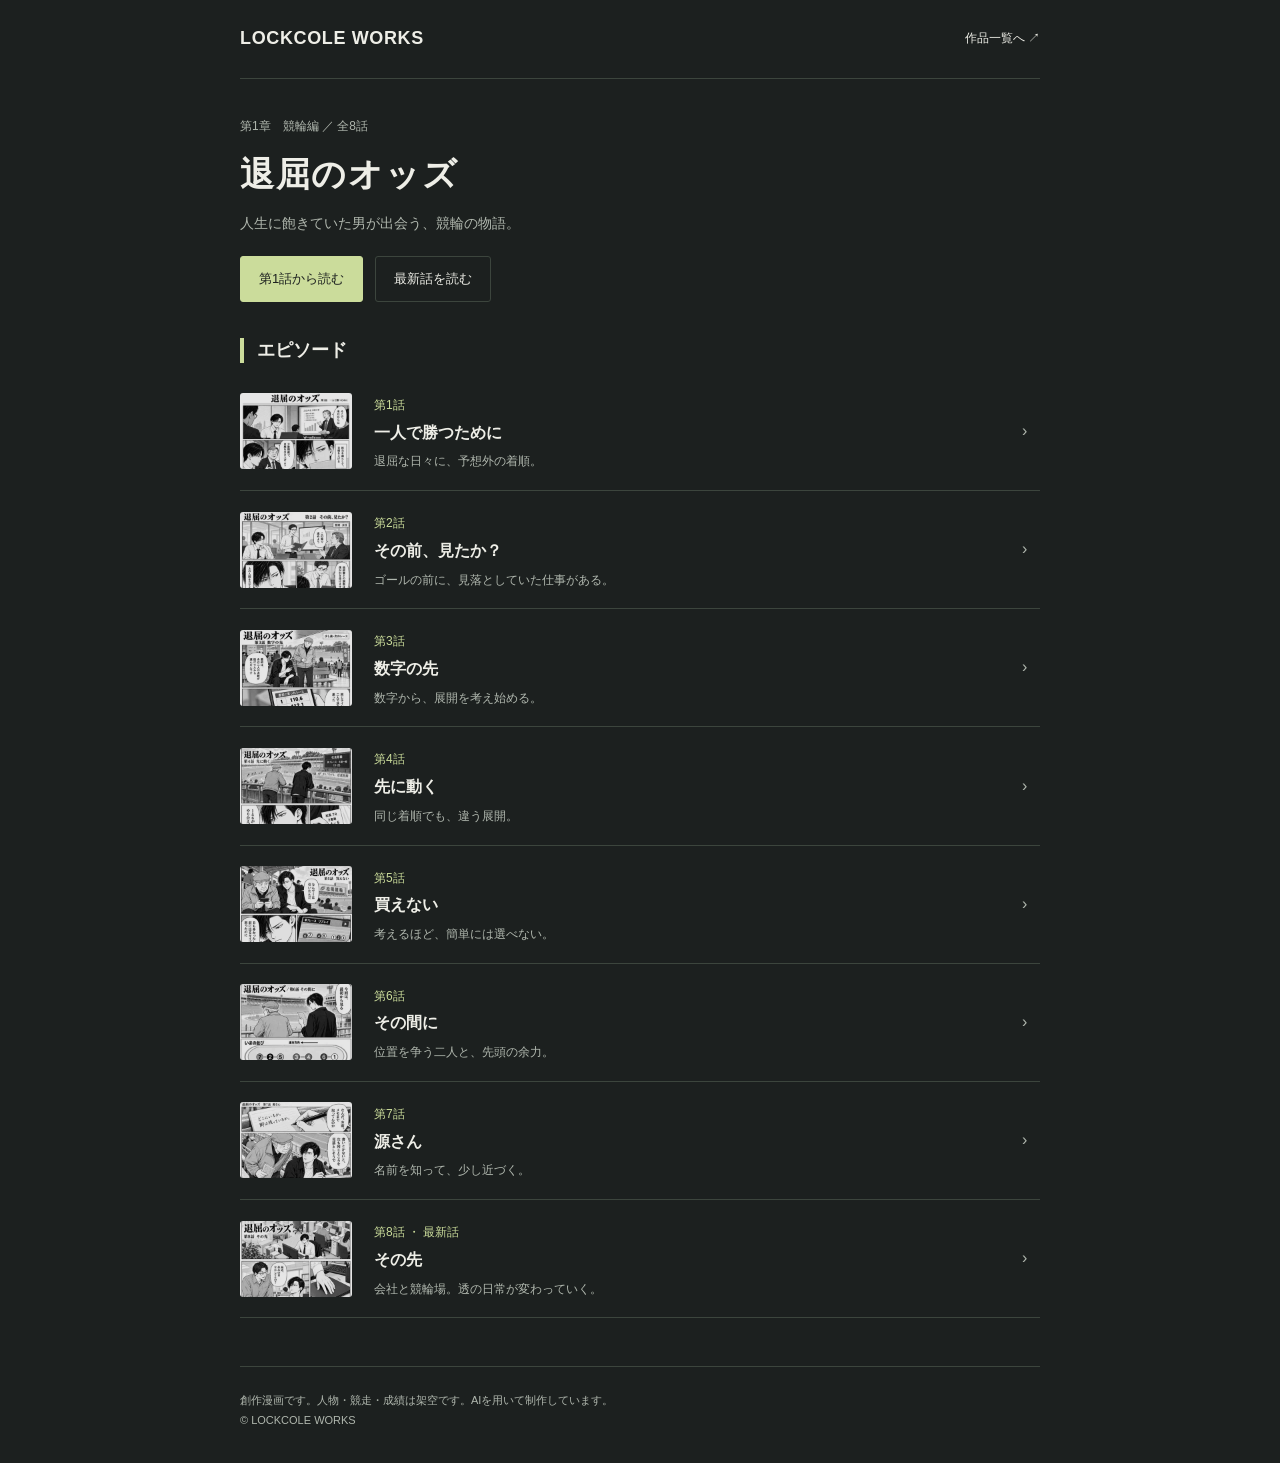
==== commit 94ac3bcd: "Serve manga pages as optimized monochrome WebP" ====
--- a/index.html
+++ b/index.html
@@ -1 +1 @@
-<!doctype html><html lang="ja"><head><meta charset="utf-8"><meta name="viewport" content="width=device-width,initial-scale=1"><title>退屈のオッズ｜競輪漫画</title><link rel="stylesheet" href="styles.css"></head><body class=""><header class="head wrap"><a class="brand" href="https://lockcole6.github.io/">LOCKCOLE WORKS</a><a href="https://lockcole6.github.io/#manga">作品一覧へ ↗</a></header><main class="wrap"><section class="intro"><small>第1章　競輪編 ／ 全8話</small><h1>退屈のオッズ</h1><p>人生に飽きていた男が出会う、競輪の物語。</p><div class="actions"><a class="btn primary" href="episodes/01/">第1話から読む</a><a class="btn" href="episodes/08/">最新話を読む</a></div></section><h2 class="heading">エピソード</h2><a class="row" href="episodes/01/"><img width="336" height="504" class="thumb" src="assets/cover-1.png" alt="" loading="lazy"><div><small>第1話</small><h3>一人で勝つために</h3><p>退屈な日々に、予想外の着順。</p></div><span class="arrow">›</span></a><a class="row" href="episodes/02/"><img width="336" height="504" class="thumb" src="assets/cover-2.png" alt="" loading="lazy"><div><small>第2話</small><h3>その前、見たか？</h3><p>ゴールの前に、見落としていた仕事がある。</p></div><span class="arrow">›</span></a><a class="row" href="episodes/03/"><img width="336" height="504" class="thumb" src="assets/cover-3.png" alt="" loading="lazy"><div><small>第3話</small><h3>数字の先</h3><p>数字から、展開を考え始める。</p></div><span class="arrow">›</span></a><a class="row" href="episodes/04/"><img width="336" height="504" class="thumb" src="assets/cover-4.png" alt="" loading="lazy"><div><small>第4話</small><h3>先に動く</h3><p>同じ着順でも、違う展開。</p></div><span class="arrow">›</span></a><a class="row" href="episodes/05/"><img width="336" height="504" class="thumb" src="assets/cover-5.png" alt="" loading="lazy"><div><small>第5話</small><h3>買えない</h3><p>考えるほど、簡単には選べない。</p></div><span class="arrow">›</span></a><a class="row" href="episodes/06/"><img width="336" height="504" class="thumb" src="assets/cover-6.png" alt="" loading="lazy"><div><small>第6話</small><h3>その間に</h3><p>位置を争う二人と、先頭の余力。</p></div><span class="arrow">›</span></a><a class="row" href="episodes/07/"><img width="336" height="504" class="thumb" src="assets/cover-7.png" alt="" loading="lazy"><div><small>第7話</small><h3>源さん</h3><p>名前を知って、少し近づく。</p></div><span class="arrow">›</span></a><a class="row" href="episodes/08/"><img width="336" height="504" class="thumb" src="assets/cover-8.png" alt="" loading="lazy"><div><small>第8話 ・ 最新話</small><h3>その先</h3><p>会社と競輪場。透の日常が変わっていく。</p></div><span class="arrow">›</span></a></main><footer class="wrap">創作漫画です。人物・競走・成績は架空です。AIを用いて制作しています。<br>© LOCKCOLE WORKS</footer></body></html>
+<!doctype html><html lang="ja"><head><meta charset="utf-8"><meta name="viewport" content="width=device-width,initial-scale=1"><title>退屈のオッズ｜競輪漫画</title><link rel="stylesheet" href="styles.css"></head><body class=""><header class="head wrap"><a class="brand" href="https://lockcole6.github.io/">LOCKCOLE WORKS</a><a href="https://lockcole6.github.io/#manga">作品一覧へ ↗</a></header><main class="wrap"><section class="intro"><small>第1章　競輪編 ／ 全8話</small><h1>退屈のオッズ</h1><p>人生に飽きていた男が出会う、競輪の物語。</p><div class="actions"><a class="btn primary" href="episodes/01/">第1話から読む</a><a class="btn" href="episodes/08/">最新話を読む</a></div></section><h2 class="heading">エピソード</h2><a class="row" href="episodes/01/"><img width="336" height="504" class="thumb" src="assets/cover-1.webp" alt="" loading="lazy"><div><small>第1話</small><h3>一人で勝つために</h3><p>退屈な日々に、予想外の着順。</p></div><span class="arrow">›</span></a><a class="row" href="episodes/02/"><img width="336" height="504" class="thumb" src="assets/cover-2.webp" alt="" loading="lazy"><div><small>第2話</small><h3>その前、見たか？</h3><p>ゴールの前に、見落としていた仕事がある。</p></div><span class="arrow">›</span></a><a class="row" href="episodes/03/"><img width="336" height="504" class="thumb" src="assets/cover-3.webp" alt="" loading="lazy"><div><small>第3話</small><h3>数字の先</h3><p>数字から、展開を考え始める。</p></div><span class="arrow">›</span></a><a class="row" href="episodes/04/"><img width="336" height="504" class="thumb" src="assets/cover-4.webp" alt="" loading="lazy"><div><small>第4話</small><h3>先に動く</h3><p>同じ着順でも、違う展開。</p></div><span class="arrow">›</span></a><a class="row" href="episodes/05/"><img width="336" height="504" class="thumb" src="assets/cover-5.webp" alt="" loading="lazy"><div><small>第5話</small><h3>買えない</h3><p>考えるほど、簡単には選べない。</p></div><span class="arrow">›</span></a><a class="row" href="episodes/06/"><img width="336" height="504" class="thumb" src="assets/cover-6.webp" alt="" loading="lazy"><div><small>第6話</small><h3>その間に</h3><p>位置を争う二人と、先頭の余力。</p></div><span class="arrow">›</span></a><a class="row" href="episodes/07/"><img width="336" height="504" class="thumb" src="assets/cover-7.webp" alt="" loading="lazy"><div><small>第7話</small><h3>源さん</h3><p>名前を知って、少し近づく。</p></div><span class="arrow">›</span></a><a class="row" href="episodes/08/"><img width="336" height="504" class="thumb" src="assets/cover-8.webp" alt="" loading="lazy"><div><small>第8話 ・ 最新話</small><h3>その先</h3><p>会社と競輪場。透の日常が変わっていく。</p></div><span class="arrow">›</span></a></main><footer class="wrap">創作漫画です。人物・競走・成績は架空です。AIを用いて制作しています。<br>© LOCKCOLE WORKS</footer></body></html>
